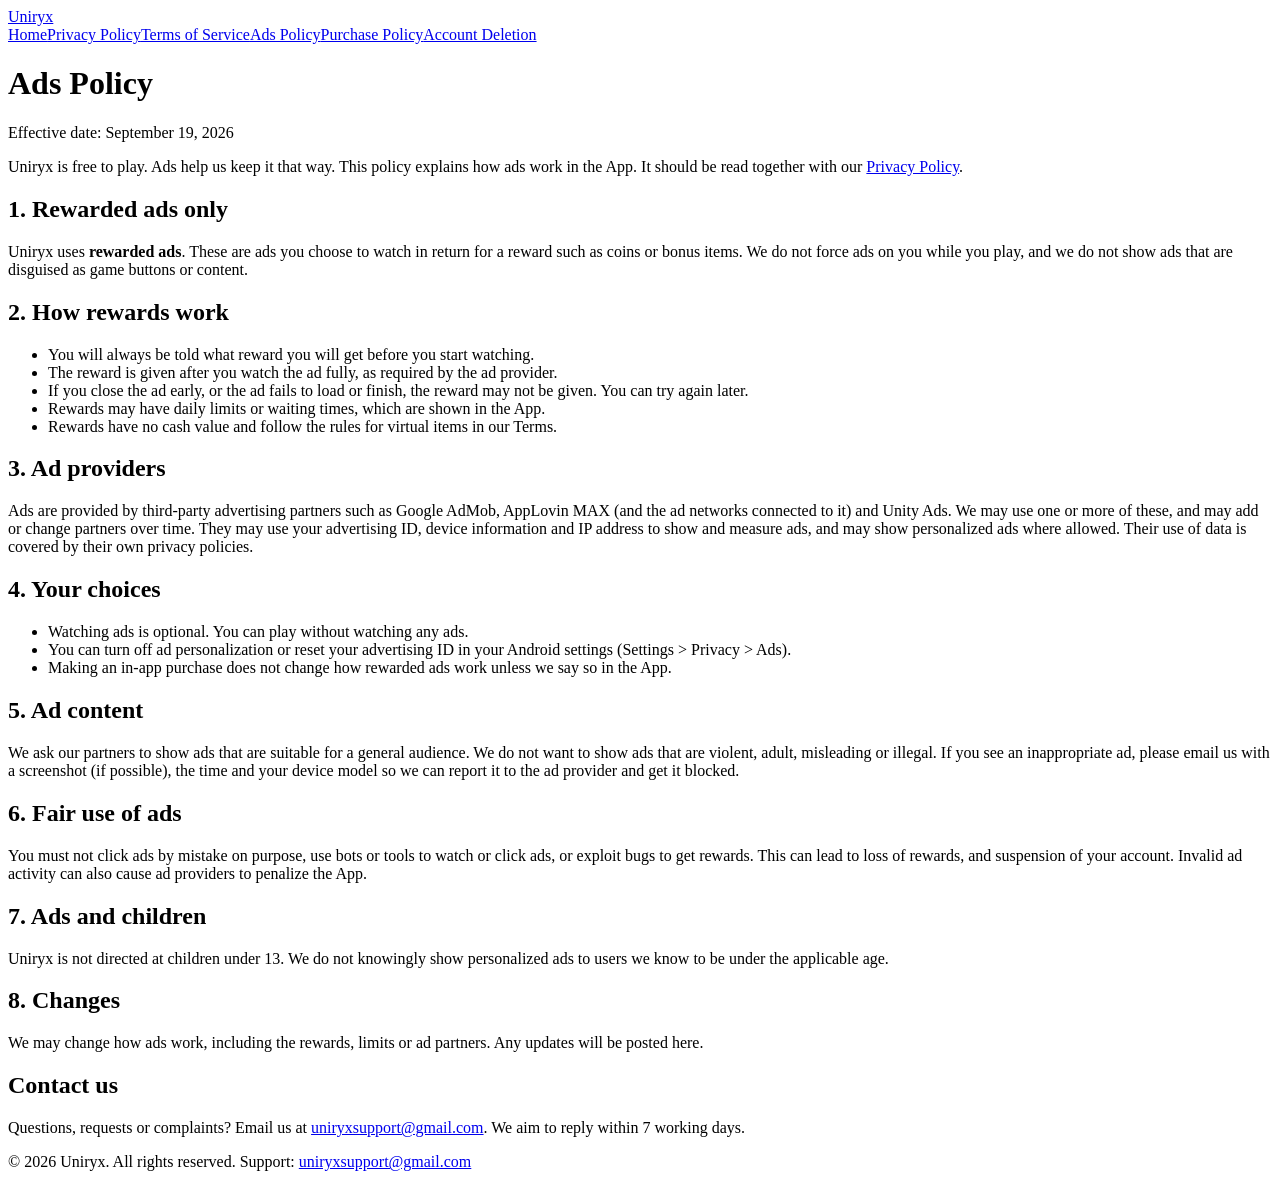
==== ads-policy.html @ e9c279ec "Rename ads-policy (1).html to ads-policy.html" ====
<!DOCTYPE html>
<html lang="en">
<head>
<meta charset="utf-8">
<meta name="viewport" content="width=device-width, initial-scale=1">
<title>Ads Policy | Uniryx</title>
<meta name="description" content="How rewarded ads work in Uniryx.">
<link rel="preconnect" href="https://fonts.googleapis.com">
<link rel="preconnect" href="https://fonts.gstatic.com" crossorigin>
<link href="https://fonts.googleapis.com/css2?family=Bricolage+Grotesque:opsz,wght@12..96,700;12..96,800&family=Figtree:wght@400;500;600&display=swap" rel="stylesheet">
<link rel="stylesheet" href="style.css">
</head>
<body>
<header class="top"><div class="top-in">
<a class="brand" href="index.html">Uni<span>ryx</span></a>
<nav aria-label="Main"><a href="index.html">Home</a><a href="privacy-policy.html">Privacy Policy</a><a href="terms-of-service.html">Terms of Service</a><a href="ads-policy.html" aria-current="page">Ads Policy</a><a href="purchase-policy.html">Purchase Policy</a><a href="account-deletion.html">Account Deletion</a></nav>
</div></header>
<main>
<h1>Ads Policy</h1>
<p class="meta">Effective date: September 19, 2026</p>
<p>Uniryx is free to play. Ads help us keep it that way. This policy explains how ads work in the App. It should be read together with our <a href="privacy-policy.html">Privacy Policy</a>.</p>
<h2>1. Rewarded ads only</h2>
<p>Uniryx uses <strong>rewarded ads</strong>. These are ads you choose to watch in return for a reward such as coins or bonus items. We do not force ads on you while you play, and we do not show ads that are disguised as game buttons or content.</p>
<h2>2. How rewards work</h2>
<ul><li>You will always be told what reward you will get before you start watching.</li><li>The reward is given after you watch the ad fully, as required by the ad provider.</li><li>If you close the ad early, or the ad fails to load or finish, the reward may not be given. You can try again later.</li><li>Rewards may have daily limits or waiting times, which are shown in the App.</li><li>Rewards have no cash value and follow the rules for virtual items in our Terms.</li></ul>
<h2>3. Ad providers</h2>
<p>Ads are provided by third-party advertising partners such as Google AdMob, AppLovin MAX (and the ad networks connected to it) and Unity Ads. We may use one or more of these, and may add or change partners over time. They may use your advertising ID, device information and IP address to show and measure ads, and may show personalized ads where allowed. Their use of data is covered by their own privacy policies.</p>
<h2>4. Your choices</h2>
<ul><li>Watching ads is optional. You can play without watching any ads.</li><li>You can turn off ad personalization or reset your advertising ID in your Android settings (Settings &gt; Privacy &gt; Ads).</li><li>Making an in-app purchase does not change how rewarded ads work unless we say so in the App.</li></ul>
<h2>5. Ad content</h2>
<p>We ask our partners to show ads that are suitable for a general audience. We do not want to show ads that are violent, adult, misleading or illegal. If you see an inappropriate ad, please email us with a screenshot (if possible), the time and your device model so we can report it to the ad provider and get it blocked.</p>
<h2>6. Fair use of ads</h2>
<p>You must not click ads by mistake on purpose, use bots or tools to watch or click ads, or exploit bugs to get rewards. This can lead to loss of rewards, and suspension of your account. Invalid ad activity can also cause ad providers to penalize the App.</p>
<h2>7. Ads and children</h2>
<p>Uniryx is not directed at children under 13. We do not knowingly show personalized ads to users we know to be under the applicable age.</p>
<h2>8. Changes</h2>
<p>We may change how ads work, including the rewards, limits or ad partners. Any updates will be posted here.</p>
<h2>Contact us</h2>
<p>Questions, requests or complaints? Email us at <a href="mailto:uniryxsupport@gmail.com">uniryxsupport@gmail.com</a>. We aim to reply within 7 working days.</p>
</main>
<footer><div class="foot-in">
<span>&copy; 2026 Uniryx. All rights reserved.</span>
<span>Support: <a href="mailto:uniryxsupport@gmail.com">uniryxsupport@gmail.com</a></span>
</div></footer>
</body>
</html>
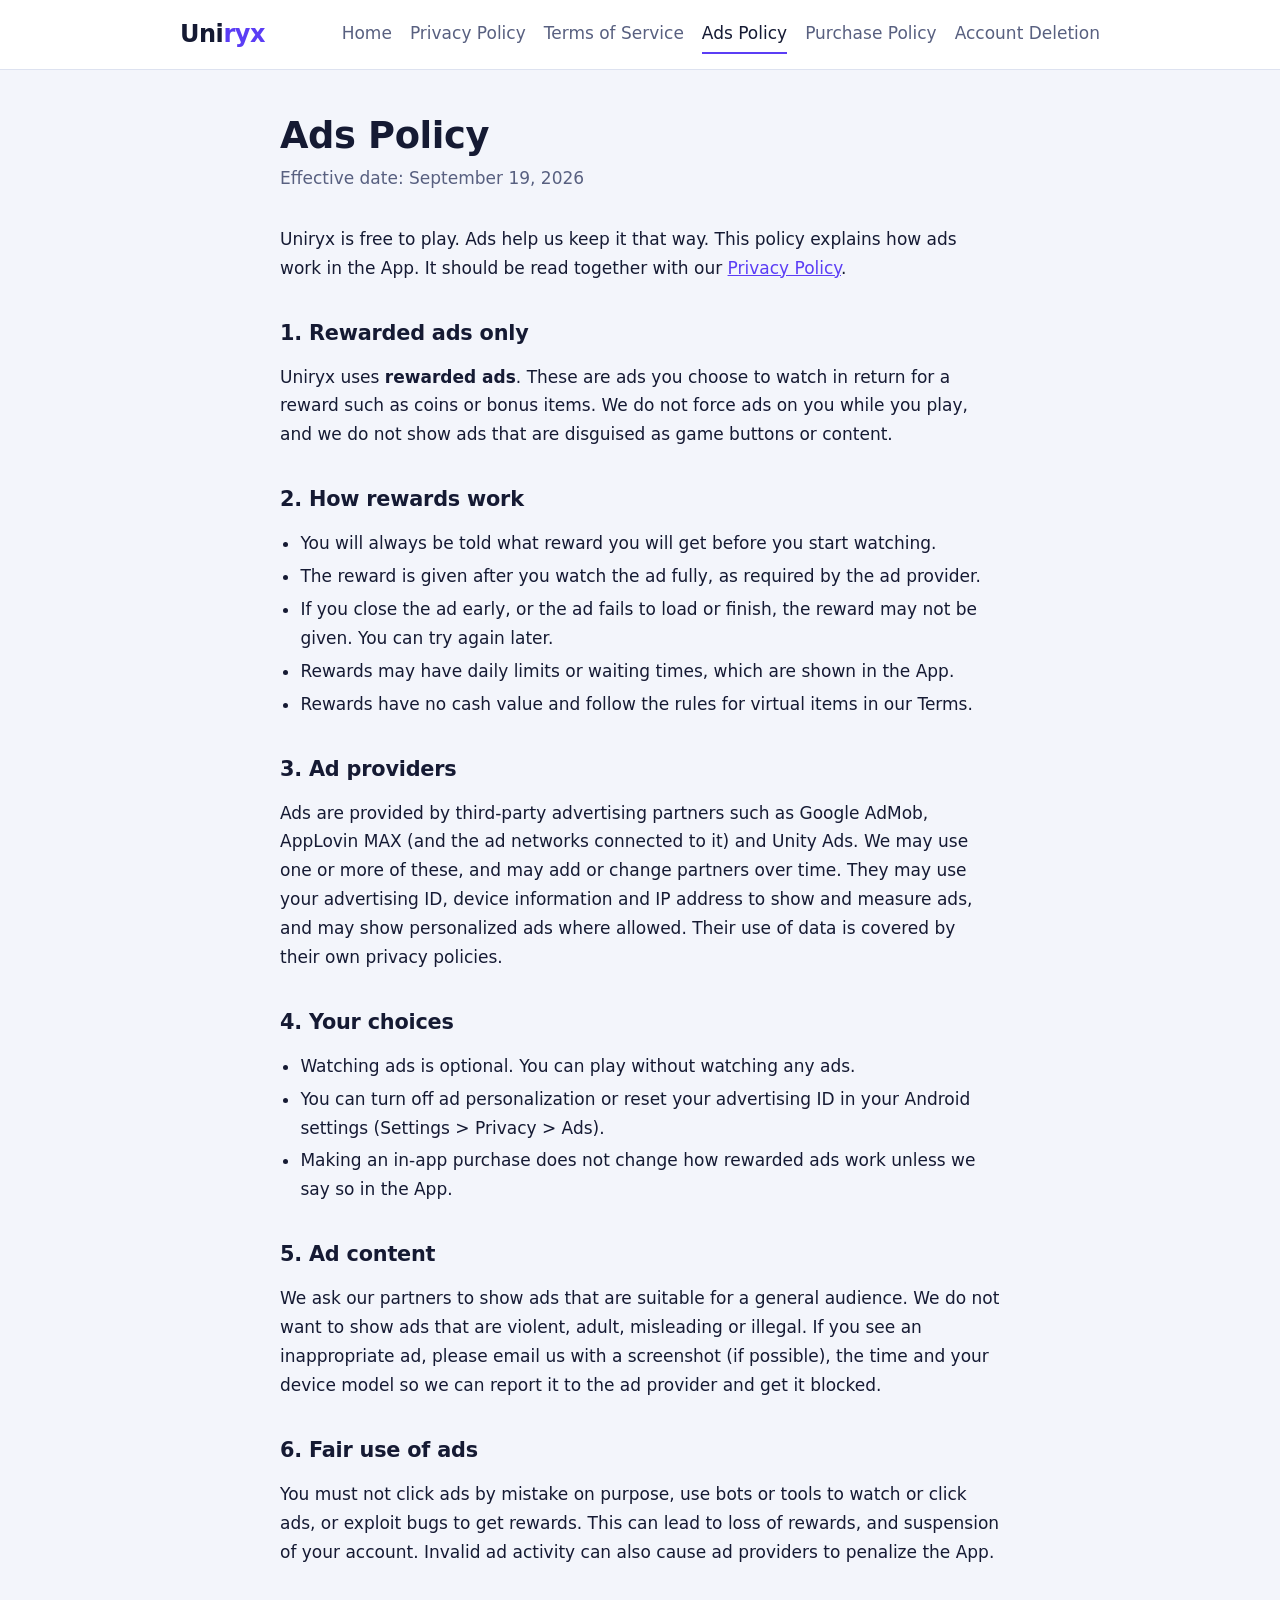
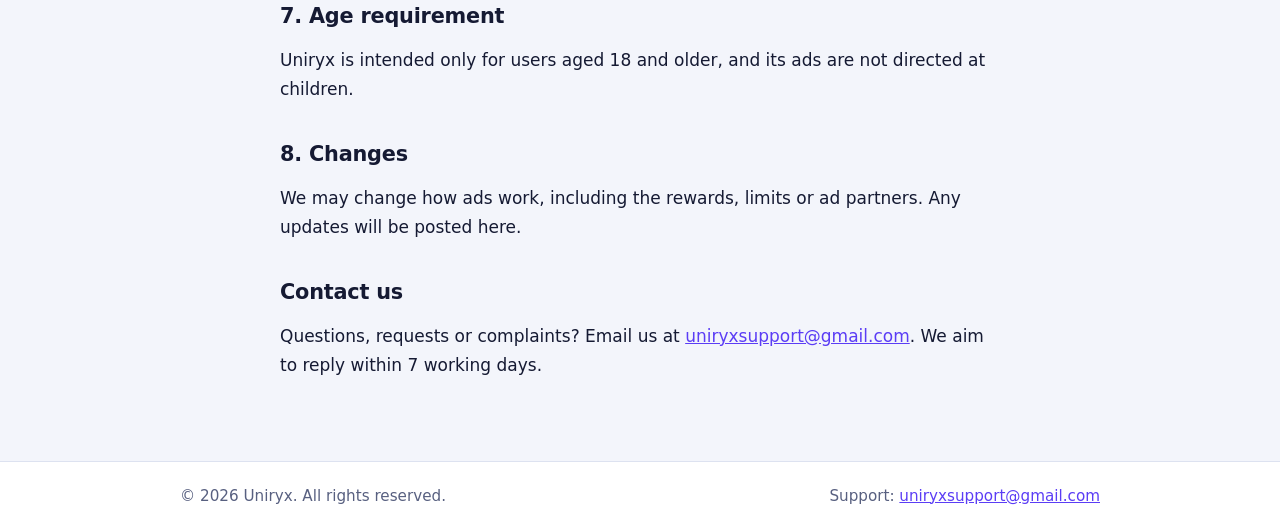
==== commit 592f5d77: "Update ads-policy.html" ====
--- a/ads-policy.html
+++ b/ads-policy.html
@@ -31,8 +31,8 @@
 <p>We ask our partners to show ads that are suitable for a general audience. We do not want to show ads that are violent, adult, misleading or illegal. If you see an inappropriate ad, please email us with a screenshot (if possible), the time and your device model so we can report it to the ad provider and get it blocked.</p>
 <h2>6. Fair use of ads</h2>
 <p>You must not click ads by mistake on purpose, use bots or tools to watch or click ads, or exploit bugs to get rewards. This can lead to loss of rewards, and suspension of your account. Invalid ad activity can also cause ad providers to penalize the App.</p>
-<h2>7. Ads and children</h2>
-<p>Uniryx is not directed at children under 13. We do not knowingly show personalized ads to users we know to be under the applicable age.</p>
+<h2>7. Age requirement</h2>
+<p>Uniryx is intended only for users aged 18 and older, and its ads are not directed at children.</p>
 <h2>8. Changes</h2>
 <p>We may change how ads work, including the rewards, limits or ad partners. Any updates will be posted here.</p>
 <h2>Contact us</h2>
--- a/style.css
+++ b/style.css
@@ -0,0 +1,46 @@
+:root{
+  --bg:#f3f5fb; --surface:#ffffff; --ink:#151a33; --muted:#586080;
+  --line:#dde2f0; --accent:#5b3df5; --accent-ink:#ffffff; --soft:#ece9ff;
+}
+@media (prefers-color-scheme:dark){
+  :root{--bg:#0f1226; --surface:#171b36; --ink:#eef0fb; --muted:#a3abcc;
+        --line:#2a3059; --accent:#8f7bff; --accent-ink:#0f1226; --soft:#232a55;}
+}
+*{box-sizing:border-box}
+html{scroll-behavior:smooth}
+body{margin:0;background:var(--bg);color:var(--ink);
+  font-family:"Figtree",system-ui,-apple-system,"Segoe UI",Roboto,sans-serif;
+  font-size:17px;line-height:1.7}
+h1,h2,h3{font-family:"Bricolage Grotesque","Figtree",system-ui,sans-serif;line-height:1.2;letter-spacing:-.01em}
+a{color:var(--accent)}
+a:focus-visible,button:focus-visible{outline:3px solid var(--accent);outline-offset:2px;border-radius:4px}
+.top{background:var(--surface);border-bottom:1px solid var(--line)}
+.top-in{max-width:960px;margin:0 auto;padding:14px 20px;display:flex;flex-wrap:wrap;gap:12px 28px;align-items:center;justify-content:space-between}
+.brand{font-family:"Bricolage Grotesque",system-ui,sans-serif;font-weight:800;font-size:1.5rem;color:var(--ink);text-decoration:none;letter-spacing:-.02em}
+.brand span{color:var(--accent)}
+nav{display:flex;flex-wrap:wrap;gap:4px 18px}
+nav a{color:var(--muted);text-decoration:none;font-weight:500;padding:4px 0;border-bottom:2px solid transparent}
+nav a:hover{color:var(--ink)}
+nav a[aria-current="page"]{color:var(--ink);border-bottom-color:var(--accent)}
+main{max-width:760px;margin:0 auto;padding:44px 20px 64px}
+main h1{font-size:2.3rem;margin:0 0 6px}
+.meta{color:var(--muted);margin:0 0 32px}
+main h2{font-size:1.3rem;margin:38px 0 8px}
+main h3{font-size:1.05rem;margin:22px 0 4px}
+main p,main li{max-width:68ch}
+main ul{padding-left:1.2em}
+main li{margin:4px 0}
+.note{background:var(--soft);border-left:4px solid var(--accent);padding:14px 18px;border-radius:0 8px 8px 0;margin:24px 0}
+.hero{padding:30px 0 10px}
+.hero h1{font-size:clamp(2.6rem,8vw,4.4rem);margin-bottom:12px}
+.hero p{font-size:1.2rem;color:var(--muted);max-width:52ch}
+.links{list-style:none;padding:0;margin:34px 0 0;border-top:1px solid var(--line)}
+.links li{border-bottom:1px solid var(--line);max-width:none}
+.links a{display:block;padding:18px 4px;text-decoration:none;color:var(--ink)}
+.links a:hover{background:var(--surface)}
+.links strong{display:block;font-size:1.1rem}
+.links small{color:var(--muted);font-size:.95rem}
+.btn{display:inline-block;background:var(--accent);color:var(--accent-ink);padding:11px 20px;border-radius:8px;text-decoration:none;font-weight:600;margin-top:8px}
+footer{border-top:1px solid var(--line);background:var(--surface)}
+.foot-in{max-width:960px;margin:0 auto;padding:22px 20px;color:var(--muted);font-size:.95rem;display:flex;flex-wrap:wrap;gap:8px 24px;justify-content:space-between}
+@media (max-width:520px){body{font-size:16px}main h1{font-size:1.9rem}}
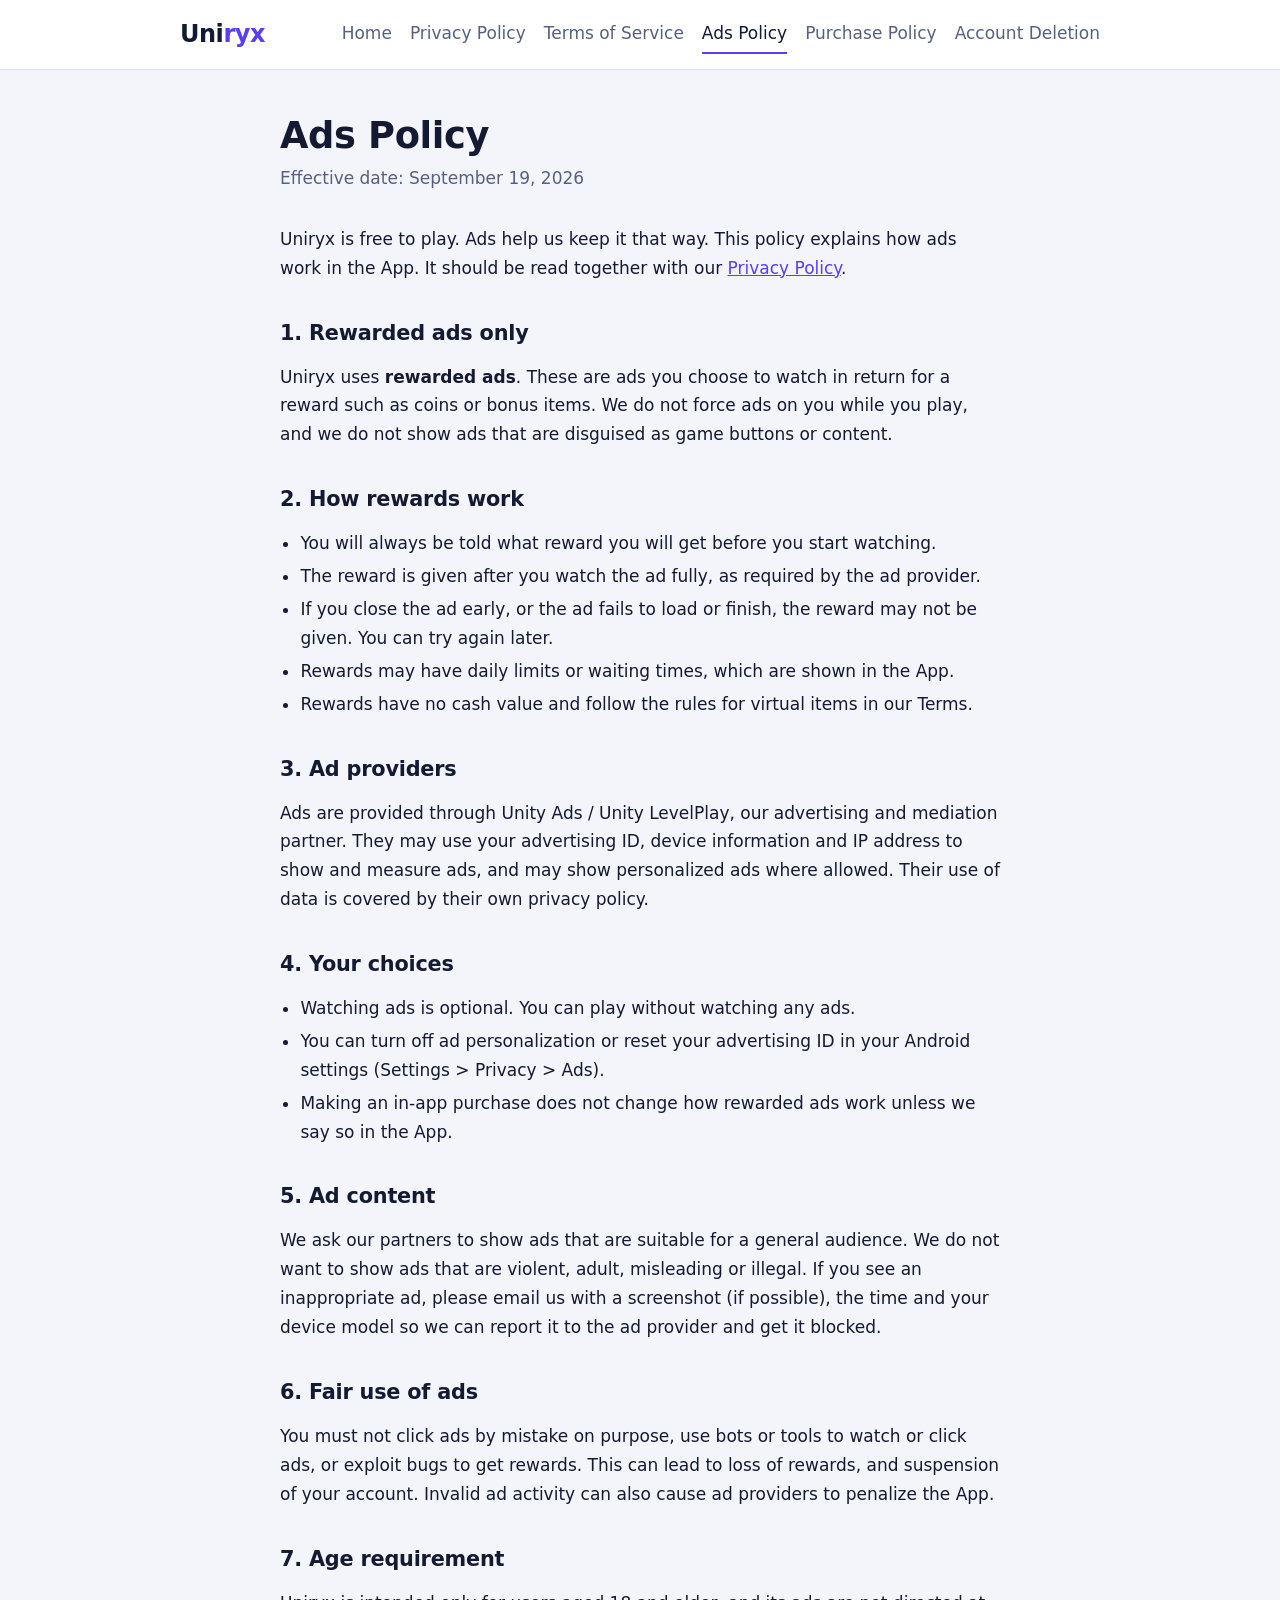
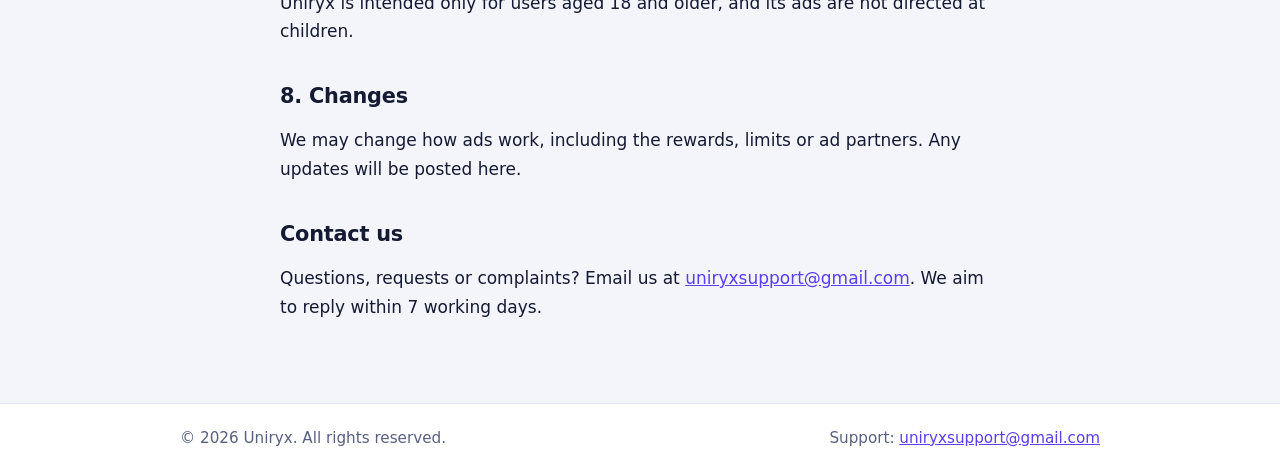
==== commit c7362007: "Update ads-policy.html" ====
--- a/ads-policy.html
+++ b/ads-policy.html
@@ -24,7 +24,7 @@
 <h2>2. How rewards work</h2>
 <ul><li>You will always be told what reward you will get before you start watching.</li><li>The reward is given after you watch the ad fully, as required by the ad provider.</li><li>If you close the ad early, or the ad fails to load or finish, the reward may not be given. You can try again later.</li><li>Rewards may have daily limits or waiting times, which are shown in the App.</li><li>Rewards have no cash value and follow the rules for virtual items in our Terms.</li></ul>
 <h2>3. Ad providers</h2>
-<p>Ads are provided by third-party advertising partners such as Google AdMob, AppLovin MAX (and the ad networks connected to it) and Unity Ads. We may use one or more of these, and may add or change partners over time. They may use your advertising ID, device information and IP address to show and measure ads, and may show personalized ads where allowed. Their use of data is covered by their own privacy policies.</p>
+<p>Ads are provided through Unity Ads / Unity LevelPlay, our advertising and mediation partner. They may use your advertising ID, device information and IP address to show and measure ads, and may show personalized ads where allowed. Their use of data is covered by their own privacy policy.</p>
 <h2>4. Your choices</h2>
 <ul><li>Watching ads is optional. You can play without watching any ads.</li><li>You can turn off ad personalization or reset your advertising ID in your Android settings (Settings &gt; Privacy &gt; Ads).</li><li>Making an in-app purchase does not change how rewarded ads work unless we say so in the App.</li></ul>
 <h2>5. Ad content</h2>
